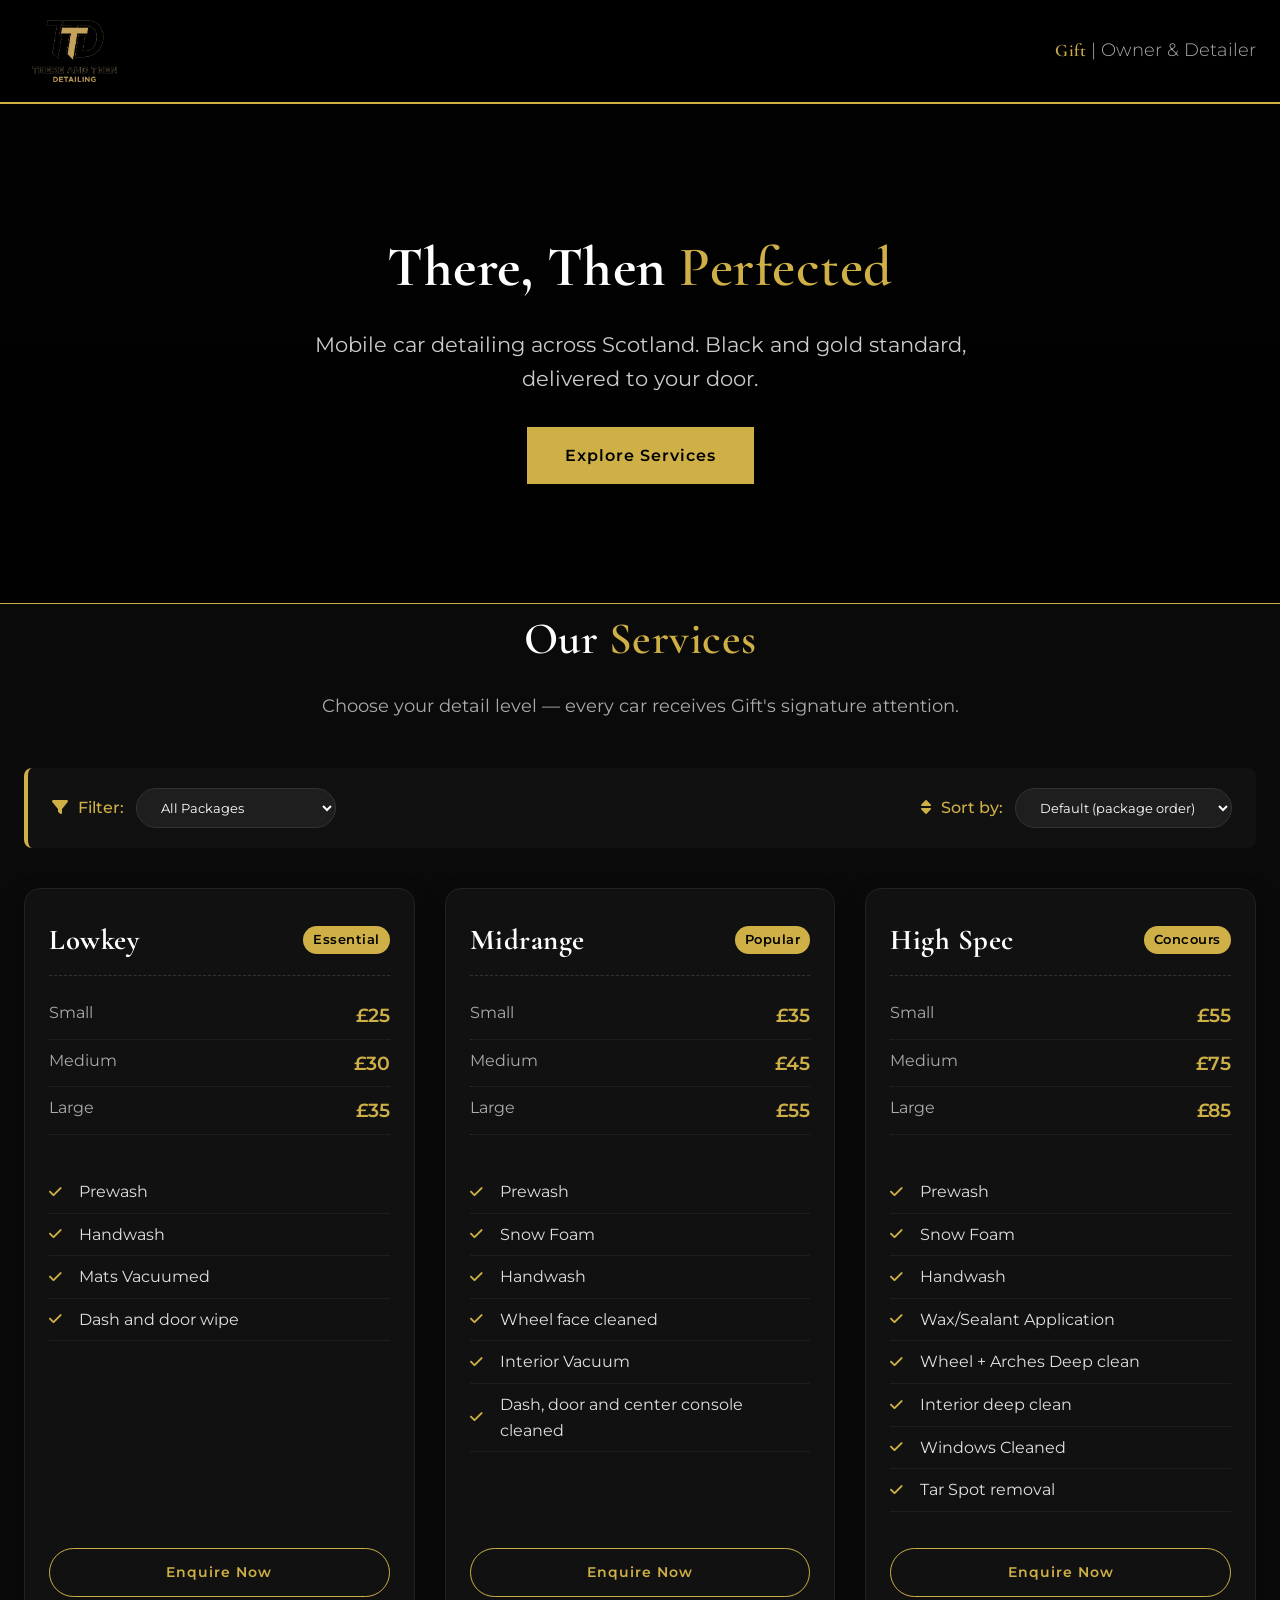
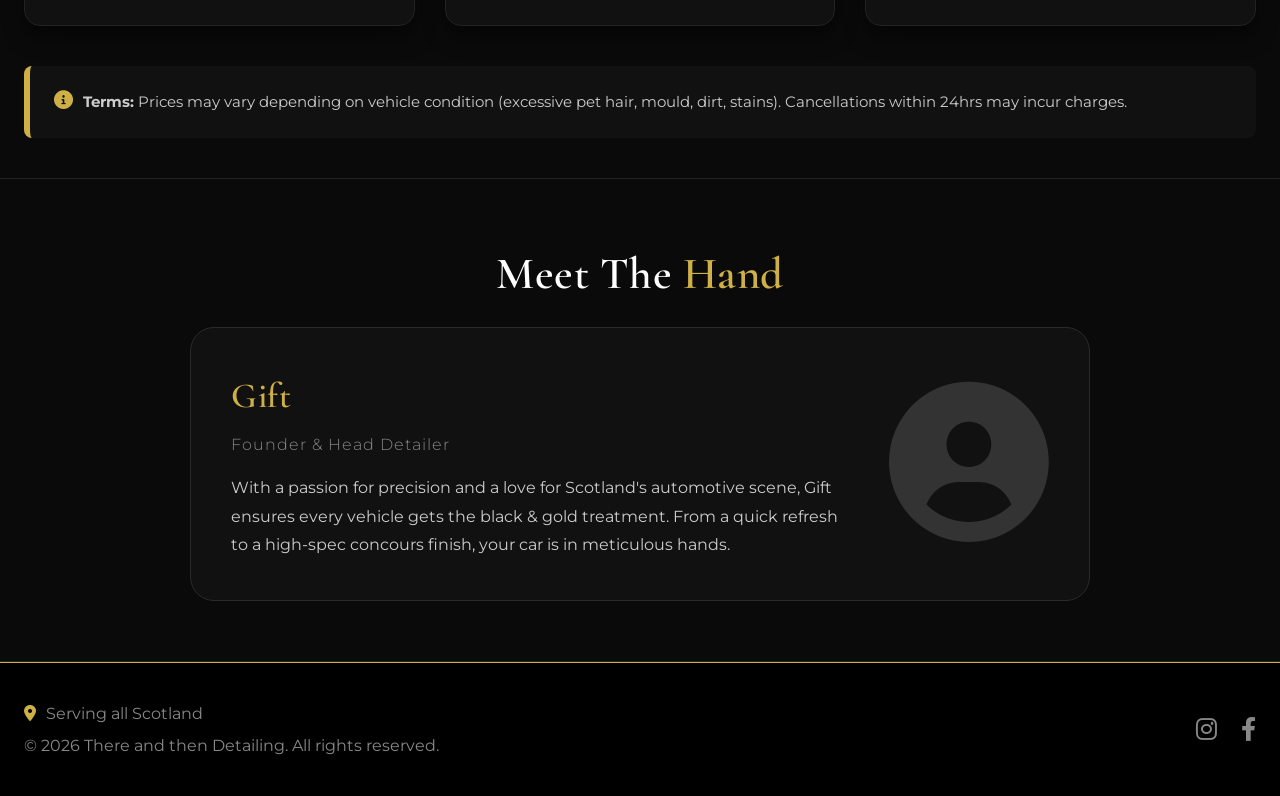
==== index.html @ f74d9212 "Changes Made to Website" ====
<!DOCTYPE html>
<html lang="en">
<head>
  <meta charset="UTF-8">
  <meta name="viewport" content="width=device-width, initial-scale=1.0, maximum-scale=5.0">
  <title>There and then Detailing | Premium Car Detailing Scotland</title>
  
  <!-- SEO Meta -->
  <meta name="description" content="There and then Detailing – Gift's premium mobile detailing service in Scotland. Lowkey to High Spec packages: snow foam, wax, deep interior. Book your valet today.">
  <meta name="keywords" content="car detailing Scotland, mobile valet, Gift, there and then detailing, paint correction, snow foam, wax, interior deep clean">
  <meta name="author" content="There and then Detailing">
  
  <!-- Open Graph -->
  <meta property="og:title" content="There and then Detailing | Scotland">
  <meta property="og:type" content="website">
  <meta property="og:description" content="Black & gold standard detailing. Gift brings high-end mobile detailing to your driveway.">
  <meta property="og:image" content="images/social-preview.jpg">
  <meta property="og:url" content="https://www.thereandthendetailing.scot">
  
  <!-- Fonts & Icons -->
  <link rel="preconnect" href="https://fonts.googleapis.com">
  <link rel="preconnect" href="https://fonts.gstatic.com" crossorigin>
  <link href="https://fonts.googleapis.com/css2?family=Cormorant+Garamond:wght@400;600;700&family=Montserrat:wght@300;400;500;600&display=swap" rel="stylesheet">
  <link rel="stylesheet" href="https://cdnjs.cloudflare.com/ajax/libs/font-awesome/6.0.0-beta3/css/all.min.css">
  
  <!-- CSS -->
  <link rel="stylesheet" href="css/styles.css">
</head>
<body>
  <!-- HEADER -->
  <header class="header">
    <div class="container header-container">
      <div class="logo-area">
        <!-- Logo image - REPLACE WITH ACTUAL PATH -->
        <img src="images/Logo_Transparent.PNG" alt="There and then Detailing Logo" class="logo-img" onerror="this.style.display='none'; this.nextElementSibling.style.display='block';">
        <div class="logo-fallback">There & Then</div>
      </div>
      <div class="owner-tag">
        <span class="gold-text">Gift</span> <span class="owner-title">| Owner & Detailer</span>
      </div>
    </div>
  </header>

  <!-- HERO SECTION (Home) -->
  <section class="hero">
    <div class="container hero-content">
      <h1 class="hero-title">There, Then <span class="gold-text">Perfected</span></h1>
      <p class="hero-subtitle">Mobile car detailing across Scotland. Black and gold standard, delivered to your door.</p>
      <a href="#services" class="btn btn-gold">Explore Services</a>
    </div>
  </section>

  <!-- SERVICES SECTION with FILTERS & SORT -->
  <section id="services" class="services">
    <div class="container">
      <h2 class="section-title">Our <span class="gold-text">Services</span></h2>
      <p class="section-subtitle">Choose your detail level — every car receives Gift's signature attention.</p>
      
      <!-- FILTER AND SORT BAR -->
      <div class="filter-sort-bar">
        <div class="filter-group">
          <label for="serviceFilter"><i class="fas fa-filter gold-icon"></i> Filter:</label>
          <select id="serviceFilter" class="filter-select">
            <option value="all">All Packages</option>
            <option value="Lowkey">Lowkey</option>
            <option value="Midrange">Midrange</option>
            <option value="High Spec">High Spec</option>
          </select>
        </div>
        
        <div class="sort-group">
          <label for="sortBy"><i class="fas fa-sort gold-icon"></i> Sort by:</label>
          <select id="sortBy" class="filter-select">
            <option value="default">Default (package order)</option>
            <option value="priceAsc">Price: Low to High</option>
            <option value="priceDesc">Price: High to Low</option>
            <option value="nameAsc">Name: A-Z</option>
          </select>
        </div>
      </div>
      
      <!-- SERVICES GRID -->
      <div id="servicesGrid" class="services-grid">
        <!-- Services will be dynamically injected via JavaScript -->
      </div>
      
      <!-- TERMS & CONDITIONS NOTE -->
      <div class="terms-note">
        <p><i class="fas fa-info-circle gold-icon"></i> <strong>Terms:</strong> Prices may vary depending on vehicle condition (excessive pet hair, mould, dirt, stains). Cancellations within 24hrs may incur charges.</p>
      </div>
    </div>
  </section>

  <!-- TEAM / OWNER SECTION -->
  <section class="team">
    <div class="container">
      <h2 class="section-title">Meet The <span class="gold-text">Hand</span></h2>
      <div class="owner-card">
        <div class="owner-info">
          <h3>Gift</h3>
          <p class="owner-role">Founder & Head Detailer</p>
          <p class="owner-bio">With a passion for precision and a love for Scotland's automotive scene, Gift ensures every vehicle gets the black & gold treatment. From a quick refresh to a high-spec concours finish, your car is in meticulous hands.</p>
        </div>
        <div class="owner-image-placeholder">
          <i class="fas fa-user-circle"></i>
          <!-- Replace with actual image if available: <img src="images/gift-portrait.jpg" alt="Gift - Detailer"> -->
        </div>
      </div>
    </div>
  </section>

  <!-- FOOTER with LOCATION -->
  <footer class="footer">
    <div class="container footer-content">
      <div class="footer-info">
        <p><i class="fas fa-map-marker-alt gold-icon"></i> Serving all Scotland</p>
        <p>&copy; 2026 There and then Detailing. All rights reserved.</p>
      </div>
      <div class="footer-social">
        <a href="#" aria-label="Instagram"><i class="fab fa-instagram"></i></a>
        <a href="#" aria-label="Facebook"><i class="fab fa-facebook-f"></i></a>
      </div>
    </div>
  </footer>

  <!-- JavaScript -->
  <script src="js/script.js"></script>
</body>
</html>
---- css/styles.css ----
/* ===== css/styles.css ===== */
/* Black & Gold Theme - High End Detailing */

* {
  margin: 0;
  padding: 0;
  box-sizing: border-box;
}

body {
  font-family: 'Montserrat', sans-serif;
  background-color: #0a0a0a; /* deep black */
  color: #e0e0e0;
  line-height: 1.6;
  scroll-behavior: smooth;
}

h1, h2, h3, h4, .gold-text {
  font-family: 'Cormorant Garamond', serif;
  font-weight: 600;
  letter-spacing: 0.5px;
}

.container {
  max-width: 1280px;
  margin: 0 auto;
  padding: 0 24px;
}

/* HEADER */
.header {
  background: #000000;
  border-bottom: 2px solid #cfb046;
  padding: 16px 0;
  position: sticky;
  top: 0;
  z-index: 100;
}

.header-container {
  display: flex;
  align-items: center;
  justify-content: space-between;
  flex-wrap: wrap;
  gap: 16px;
}

.logo-area {
  display: flex;
  align-items: center;
  gap: 16px;
}

.logo-img {
  height: 70px;
  width: auto;
  max-width: 200px;
  object-fit: contain;
  padding: 4px 8px;
  border-radius: 4px;
}

.logo-fallback {
  display: none;
  font-size: 1.8rem;
  font-weight: 700;
  color: #cfb046;
  font-family: 'Cormorant Garamond', serif;
}

.owner-tag {
  font-size: 1.1rem;
}

.owner-tag .gold-text {
  color: #cfb046;
  font-weight: 600;
}

.owner-title {
  color: #aaa;
  font-weight: 300;
}

/* HERO */
.hero {
  background: linear-gradient(rgba(0, 0, 0, 0.85), rgba(0, 0, 0, 0.9)), url('https://images.unsplash.com/photo-1607863680198-23d4b2565df6?ixlib=rb-4.0.3&auto=format&fit=crop&w=2070&q=80');
  background-size: cover;
  background-position: center 30%;
  min-height: 500px;
  display: flex;
  align-items: center;
  text-align: center;
  border-bottom: 1px solid #cfb046;
}

.hero-content {
  max-width: 800px;
  background-image: url("images/Photo%2025-01-2026%2C%2010%2013%2051.jpg");
}

.hero-title {
  font-size: 3.5rem;
  font-weight: 700;
  margin-bottom: 16px;
  color: #fff;
}

.hero-subtitle {
  font-size: 1.3rem;
  margin-bottom: 32px;
  color: #ccc;
}

.btn {
  display: inline-block;
  padding: 14px 36px;
  text-decoration: none;
  font-weight: 600;
  letter-spacing: 1px;
  transition: all 0.3s ease;
  border: 2px solid transparent;
}

.btn-gold {
  background: #cfb046;
  color: #000;
  border-color: #cfb046;
}

.btn-gold:hover {
  background: transparent;
  color: #cfb046;
}

/* SECTION TITLES */
.section-title {
  font-size: 2.8rem;
  text-align: center;
  margin-bottom: 16px;
  color: #fff;
}

.section-subtitle {
  text-align: center;
  color: #aaa;
  margin-bottom: 48px;
  font-size: 1.1rem;
}

.gold-text {
  color: #cfb046;
}

.gold-icon {
  color: #cfb046;
  margin-right: 6px;
}

/* FILTER BAR */
.filter-sort-bar {
  display: flex;
  flex-wrap: wrap;
  justify-content: space-between;
  align-items: center;
  background: #111;
  padding: 20px 24px;
  border-radius: 8px;
  margin-bottom: 40px;
  border-left: 4px solid #cfb046;
  gap: 20px;
}

.filter-group, .sort-group {
  display: flex;
  align-items: center;
  gap: 12px;
  flex-wrap: wrap;
}

.filter-group label, .sort-group label {
  font-weight: 500;
  color: #cfb046;
}

.filter-select {
  background: #1e1e1e;
  border: 1px solid #333;
  color: #fff;
  padding: 10px 20px;
  border-radius: 40px;
  font-family: 'Montserrat', sans-serif;
  cursor: pointer;
  outline: none;
  min-width: 200px;
}

.filter-select:hover {
  border-color: #cfb046;
}

/* SERVICES GRID */
.services-grid {
  display: grid;
  grid-template-columns: repeat(auto-fill, minmax(320px, 1fr));
  gap: 30px;
  margin-bottom: 40px;
}

.service-card {
  background: #111;
  border: 1px solid #222;
  border-radius: 16px;
  padding: 28px 24px;
  transition: transform 0.3s ease, border-color 0.3s ease;
  box-shadow: 0 10px 20px rgba(0,0,0,0.5);
  display: flex;
  flex-direction: column;
}

.service-card:hover {
  transform: translateY(-5px);
  border-color: #cfb046;
}

.service-header {
  display: flex;
  justify-content: space-between;
  align-items: center;
  margin-bottom: 16px;
  padding-bottom: 12px;
  border-bottom: 1px dashed #333;
}

.service-name {
  font-size: 1.8rem;
  font-weight: 700;
  color: #fff;
}

.service-badge {
  background: #cfb046;
  color: #000;
  padding: 4px 10px;
  border-radius: 40px;
  font-size: 0.8rem;
  font-weight: 600;
  letter-spacing: 0.5px;
}

.service-price {
  margin-bottom: 20px;
}

.price-row {
  display: flex;
  justify-content: space-between;
  padding: 8px 0;
  border-bottom: 1px dotted #2a2a2a;
}

.price-label {
  color: #aaa;
  font-weight: 400;
}

.price-value {
  color: #cfb046;
  font-weight: 600;
  font-size: 1.2rem;
}

.service-features {
  list-style: none;
  margin: 16px 0 20px;
  flex-grow: 1;
}

.service-features li {
  padding: 8px 0;
  border-bottom: 1px solid #1e1e1e;
  display: flex;
  align-items: center;
  gap: 10px;
}

.service-features li i {
  color: #cfb046;
  font-size: 0.9rem;
  width: 20px;
}

.service-card .btn {
  margin-top: 16px;
  text-align: center;
  background: transparent;
  border: 1px solid #cfb046;
  color: #cfb046;
  padding: 12px;
  border-radius: 40px;
  font-size: 0.9rem;
}

.service-card .btn:hover {
  background: #cfb046;
  color: #000;
}

/* TERMS NOTE */
.terms-note {
  background: #111;
  padding: 24px;
  border-radius: 8px;
  margin: 40px 0;
  border-left: 6px solid #cfb046;
  font-size: 0.95rem;
  color: #ccc;
}

.terms-note i {
  font-size: 1.2rem;
}

/* TEAM SECTION */
.team {
  background: #0a0a0a;
  padding: 60px 0;
  border-top: 1px solid #222;
  border-bottom: 1px solid #222;
}

.owner-card {
  display: flex;
  align-items: center;
  gap: 50px;
  background: #111;
  border-radius: 24px;
  padding: 40px;
  max-width: 900px;
  margin: 0 auto;
  border: 1px solid #2a2a2a;
}

.owner-info h3 {
  font-size: 2.2rem;
  color: #cfb046;
  margin-bottom: 8px;
}

.owner-role {
  color: #888;
  margin-bottom: 16px;
  font-weight: 300;
  letter-spacing: 1px;
}

.owner-bio {
  color: #ccc;
  line-height: 1.8;
}

.owner-image-placeholder {
  font-size: 160px;
  color: #2a2a2a;
  line-height: 1;
}

.owner-image-placeholder i {
  color: #333;
}

/* FOOTER */
.footer {
  background: #000;
  padding: 32px 0;
  border-top: 1px solid #cfb046;
}

.footer-content {
  display: flex;
  justify-content: space-between;
  align-items: center;
  flex-wrap: wrap;
  gap: 24px;
}

.footer-info p {
  color: #888;
  margin: 6px 0;
}

.footer-social {
  display: flex;
  gap: 24px;
}

.footer-social a {
  color: #888;
  font-size: 1.5rem;
  transition: color 0.3s ease;
}

.footer-social a:hover {
  color: #cfb046;
}

/* RESPONSIVE */
@media (max-width: 768px) {
  .hero-title {
    font-size: 2.5rem;
  }
  
  .section-title {
    font-size: 2.2rem;
  }
  
  .filter-sort-bar {
    flex-direction: column;
    align-items: stretch;
  }
  
  .filter-group, .sort-group {
    justify-content: space-between;
  }
  
  .filter-select {
    width: 100%;
  }
  
  .owner-card {
    flex-direction: column;
    text-align: center;
    padding: 30px 20px;
    gap: 20px;
  }
  
  .owner-image-placeholder {
    font-size: 120px;
  }
  
  .services-grid {
    grid-template-columns: 1fr;
  }
}

@media (max-width: 480px) {
  .header-container {
    flex-direction: column;
    text-align: center;
  }
  
  .hero-title {
    font-size: 2rem;
  }
  
  .price-row {
    flex-direction: column;
    gap: 4px;
  }
}
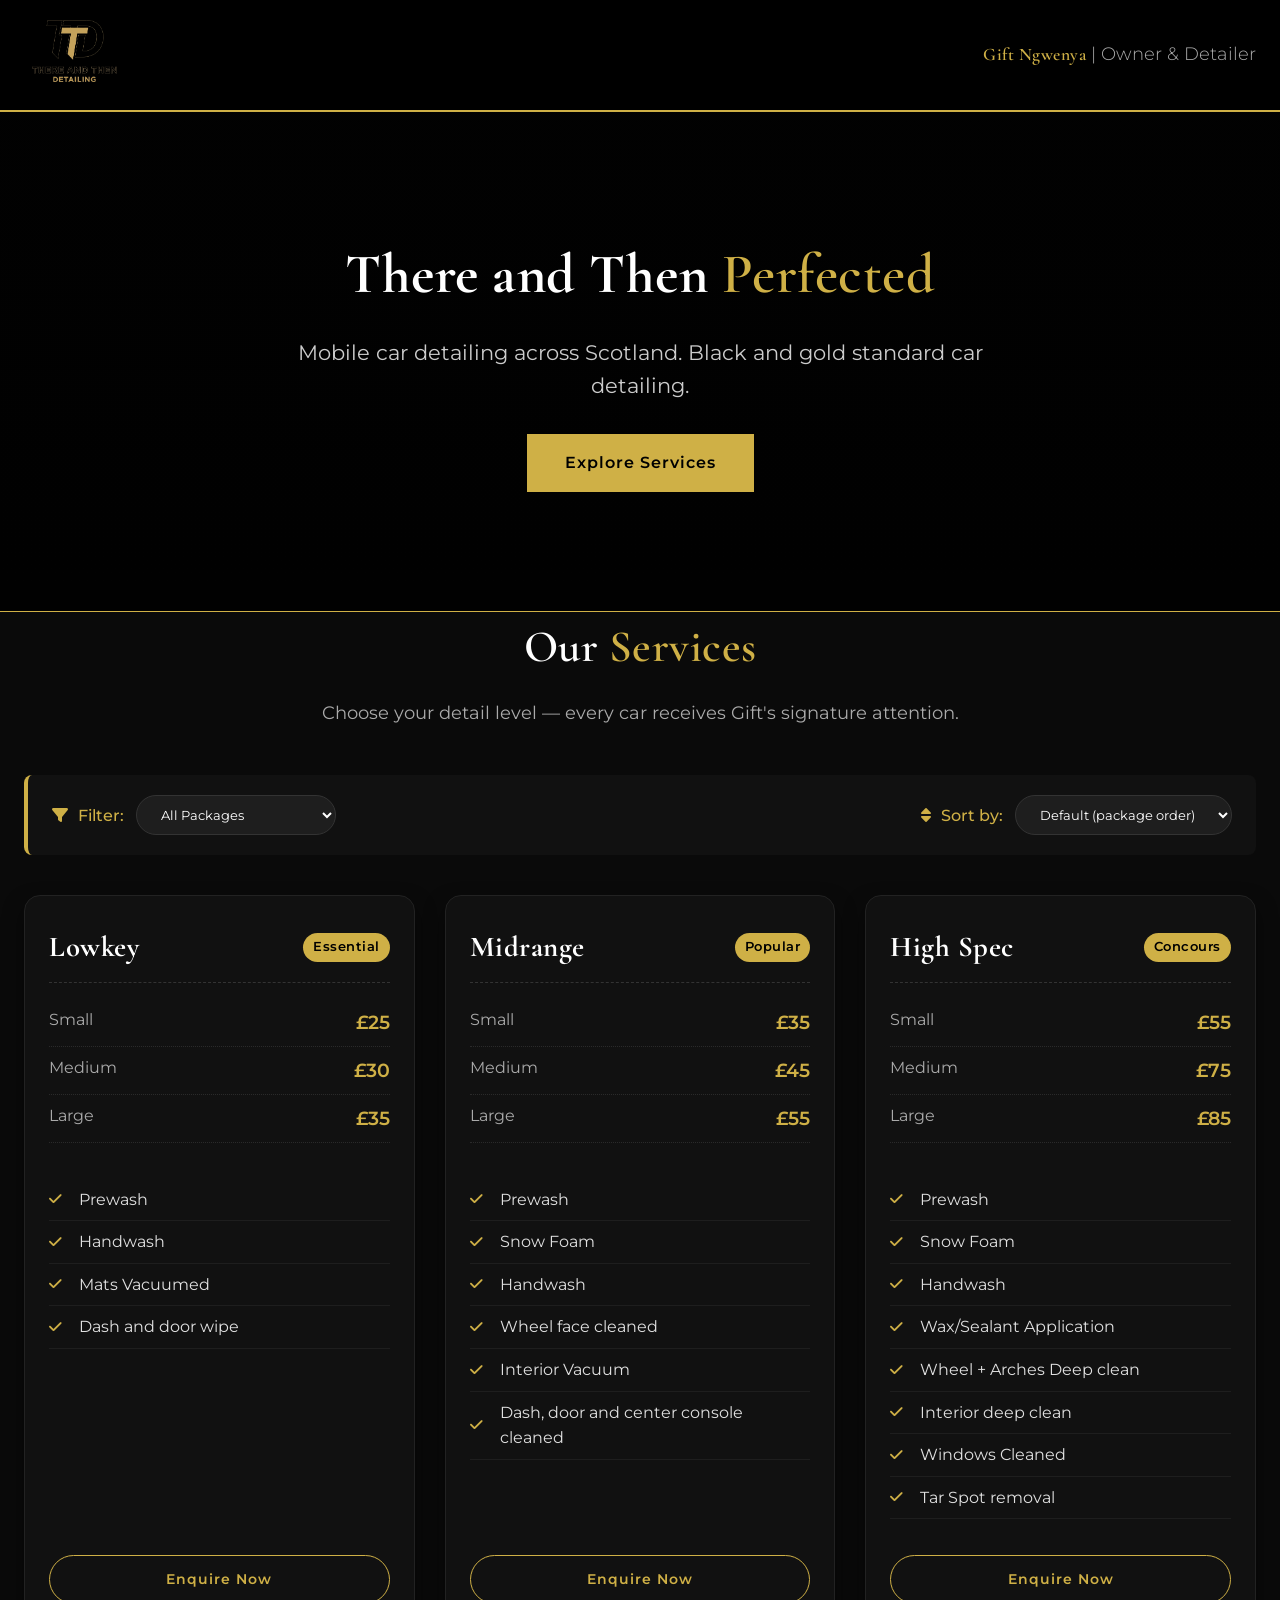
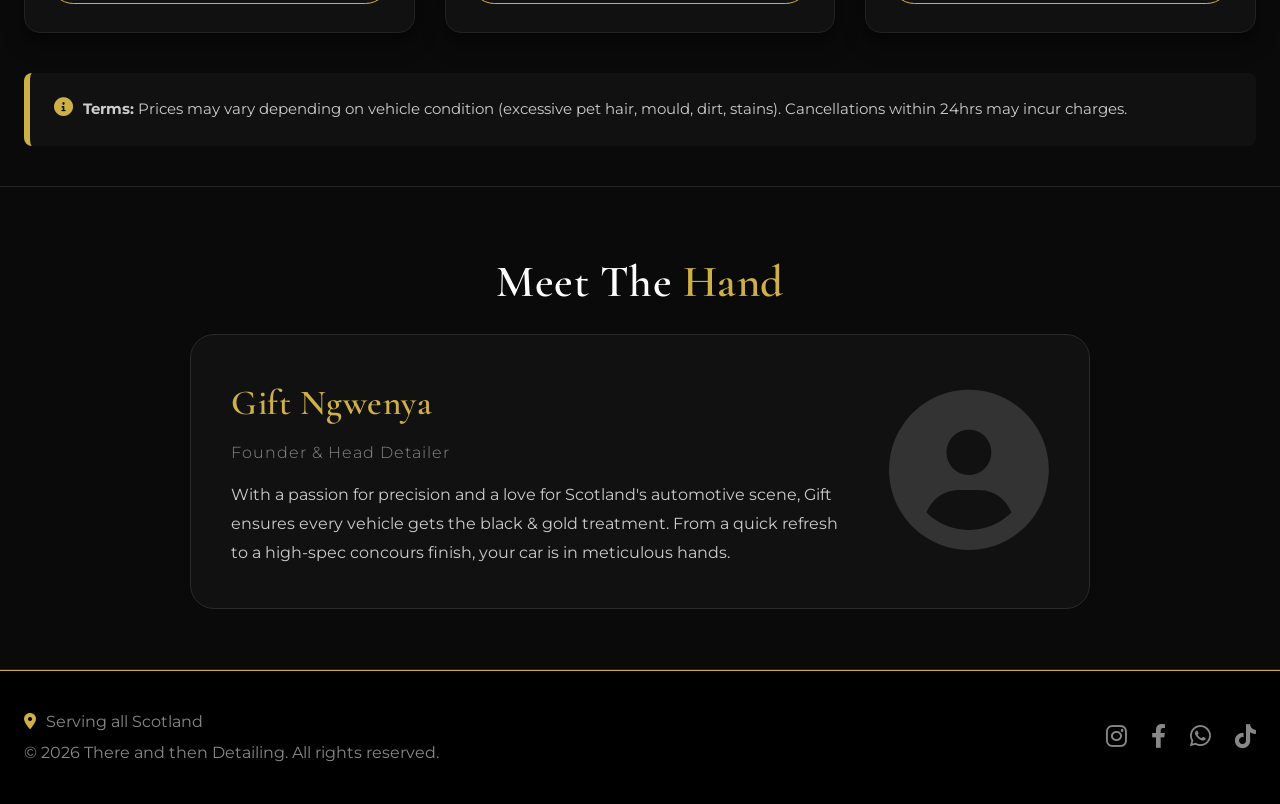
==== commit 6d14e2c1: "Refinements" ====
--- a/index.html
+++ b/index.html
@@ -4,6 +4,7 @@
   <meta charset="UTF-8">
   <meta name="viewport" content="width=device-width, initial-scale=1.0, maximum-scale=5.0">
   <title>There and then Detailing | Premium Car Detailing Scotland</title>
+  <link rel="icon" type="image/png" href="images/favicon_512.png">
   
   <!-- SEO Meta -->
   <meta name="description" content="There and then Detailing – Gift's premium mobile detailing service in Scotland. Lowkey to High Spec packages: snow foam, wax, deep interior. Book your valet today.">
@@ -32,11 +33,11 @@
     <div class="container header-container">
       <div class="logo-area">
         <!-- Logo image - REPLACE WITH ACTUAL PATH -->
-        <img src="images/Logo_Transparent.PNG" alt="There and then Detailing Logo" class="logo-img" onerror="this.style.display='none'; this.nextElementSibling.style.display='block';">
+        <a href="index.html"><img src="images/Logo_Transparent.PNG" alt="There and then Detailing Logo" class="logo-img" onerror="this.style.display='none'; this.nextElementSibling.style.display='block';"></a>
         <div class="logo-fallback">There & Then</div>
       </div>
       <div class="owner-tag">
-        <span class="gold-text">Gift</span> <span class="owner-title">| Owner & Detailer</span>
+        <span class="gold-text">Gift Ngwenya</span> <span class="owner-title">| Owner & Detailer</span>
       </div>
     </div>
   </header>
@@ -44,8 +45,8 @@
   <!-- HERO SECTION (Home) -->
   <section class="hero">
     <div class="container hero-content">
-      <h1 class="hero-title">There, Then <span class="gold-text">Perfected</span></h1>
-      <p class="hero-subtitle">Mobile car detailing across Scotland. Black and gold standard, delivered to your door.</p>
+      <h1 class="hero-title">There and Then <span class="gold-text">Perfected</span></h1>
+      <p class="hero-subtitle">Mobile car detailing across Scotland. Black and gold standard car detailing.</p>
       <a href="#services" class="btn btn-gold">Explore Services</a>
     </div>
   </section>
@@ -97,7 +98,7 @@
       <h2 class="section-title">Meet The <span class="gold-text">Hand</span></h2>
       <div class="owner-card">
         <div class="owner-info">
-          <h3>Gift</h3>
+          <h3>Gift Ngwenya</h3>
           <p class="owner-role">Founder & Head Detailer</p>
           <p class="owner-bio">With a passion for precision and a love for Scotland's automotive scene, Gift ensures every vehicle gets the black & gold treatment. From a quick refresh to a high-spec concours finish, your car is in meticulous hands.</p>
         </div>
@@ -117,8 +118,15 @@
         <p>&copy; 2026 There and then Detailing. All rights reserved.</p>
       </div>
       <div class="footer-social">
-        <a href="#" aria-label="Instagram"><i class="fab fa-instagram"></i></a>
-        <a href="#" aria-label="Facebook"><i class="fab fa-facebook-f"></i></a>
+        <a href="https://www.instagram.com/thereandthendetailing/" aria-label="Instagram"><i class="fab fa-instagram"></i></a>
+        <a href="https://www.facebook.com/ThereAndThenDetailing" aria-label="Facebook"><i class="fab fa-facebook-f"></i></a>
+        <a href="https://wa.me/message/XXR4GZSARVKXA1" target="_blank" aria-label="WhatsApp">
+        <i class="fab fa-whatsapp"></i>
+        </a>
+
+        <a href="https://www.tiktok.com/@thereandthendetailing" target="_blank" aria-label="TikTok">
+        <i class="fab fa-tiktok"></i>
+</a>
       </div>
     </div>
   </footer>
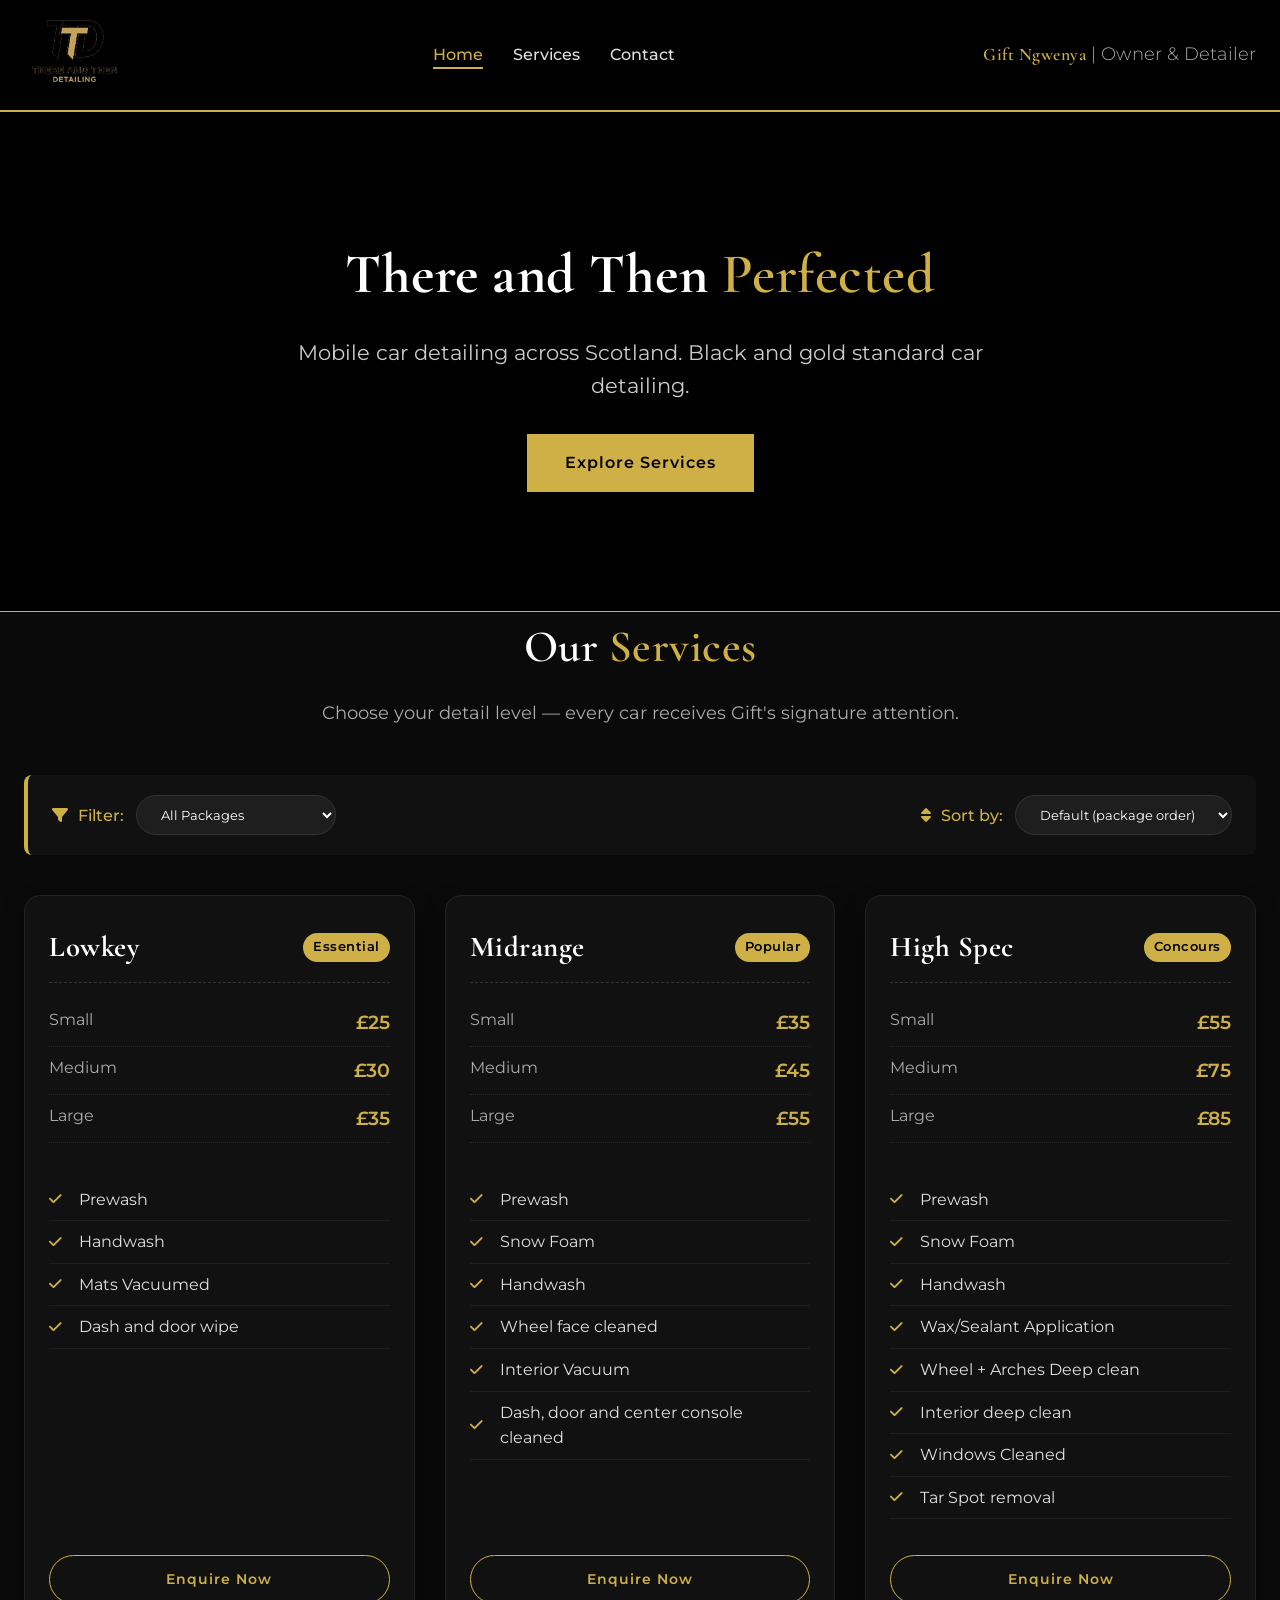
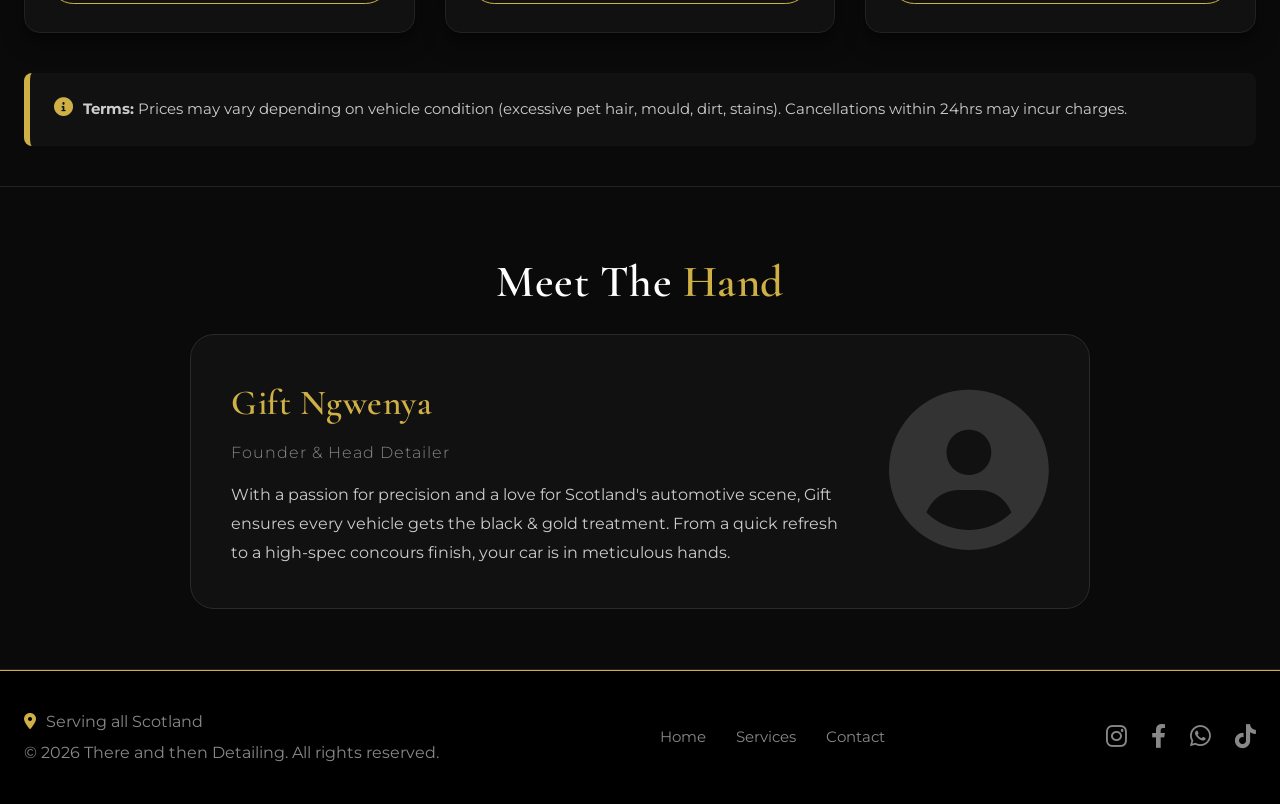
==== commit ac6754fb: "included contact page" ====
--- a/index.html
+++ b/index.html
@@ -36,6 +36,16 @@
         <a href="index.html"><img src="images/Logo_Transparent.PNG" alt="There and then Detailing Logo" class="logo-img" onerror="this.style.display='none'; this.nextElementSibling.style.display='block';"></a>
         <div class="logo-fallback">There & Then</div>
       </div>
+      
+      <!-- NAVIGATION BAR - ADDED -->
+      <nav class="main-nav">
+        <ul class="nav-links">
+          <li><a href="index.html" class="active">Home</a></li>
+          <li><a href="index.html#services">Services</a></li>
+          <li><a href="contact.html">Contact</a></li>
+        </ul>
+      </nav>
+      
       <div class="owner-tag">
         <span class="gold-text">Gift Ngwenya</span> <span class="owner-title">| Owner & Detailer</span>
       </div>
@@ -117,16 +127,23 @@
         <p><i class="fas fa-map-marker-alt gold-icon"></i> Serving all Scotland</p>
         <p>&copy; 2026 There and then Detailing. All rights reserved.</p>
       </div>
+      
+      <!-- FOOTER NAVIGATION - ADDED -->
+      <div class="footer-nav">
+        <a href="index.html">Home</a>
+        <a href="index.html#services">Services</a>
+        <a href="contact.html">Contact</a>
+      </div>
+      
       <div class="footer-social">
         <a href="https://www.instagram.com/thereandthendetailing/" aria-label="Instagram"><i class="fab fa-instagram"></i></a>
         <a href="https://www.facebook.com/ThereAndThenDetailing" aria-label="Facebook"><i class="fab fa-facebook-f"></i></a>
         <a href="https://wa.me/message/XXR4GZSARVKXA1" target="_blank" aria-label="WhatsApp">
         <i class="fab fa-whatsapp"></i>
         </a>
-
         <a href="https://www.tiktok.com/@thereandthendetailing" target="_blank" aria-label="TikTok">
         <i class="fab fa-tiktok"></i>
-</a>
+        </a>
       </div>
     </div>
   </footer>
--- a/css/styles.css
+++ b/css/styles.css
@@ -68,6 +68,41 @@
   font-family: 'Cormorant Garamond', serif;
 }
 
+/* Navigation Styles - Integrated */
+.main-nav {
+  margin: 0 20px;
+}
+
+.nav-links {
+  display: flex;
+  list-style: none;
+  gap: 30px;
+}
+
+.nav-links a {
+  color: #e0e0e0;
+  text-decoration: none;
+  font-weight: 500;
+  transition: color 0.3s ease;
+  position: relative;
+  font-size: 1rem;
+}
+
+.nav-links a:hover,
+.nav-links a.active {
+  color: #cfb046;
+}
+
+.nav-links a.active::after {
+  content: '';
+  position: absolute;
+  bottom: -5px;
+  left: 0;
+  width: 100%;
+  height: 2px;
+  background: #cfb046;
+}
+
 .owner-tag {
   font-size: 1.1rem;
 }
@@ -96,7 +131,7 @@
 
 .hero-content {
   max-width: 800px;
-  background-image: url("images/Photo%2025-01-2026%2C%2010%2013%2051.jpg");
+  margin: 0 auto;
 }
 
 .hero-title {
@@ -389,6 +424,23 @@
   margin: 6px 0;
 }
 
+/* Footer Navigation */
+.footer-nav {
+  display: flex;
+  gap: 30px;
+}
+
+.footer-nav a {
+  color: #888;
+  text-decoration: none;
+  transition: color 0.3s ease;
+  font-size: 0.95rem;
+}
+
+.footer-nav a:hover {
+  color: #cfb046;
+}
+
 .footer-social {
   display: flex;
   gap: 24px;
@@ -404,10 +456,37 @@
   color: #cfb046;
 }
 
-/* RESPONSIVE */
+/* ===== RESPONSIVE STYLES ===== */
+/* Large Tablets */
+@media (max-width: 992px) {
+  .header-container {
+    justify-content: center;
+  }
+  
+  .main-nav {
+    order: 3;
+    width: 100%;
+    margin: 10px 0 0;
+  }
+  
+  .nav-links {
+    justify-content: center;
+    flex-wrap: wrap;
+  }
+  
+  .owner-tag {
+    margin-left: auto;
+  }
+}
+
+/* Tablets */
 @media (max-width: 768px) {
   .hero-title {
     font-size: 2.5rem;
+  }
+  
+  .hero-subtitle {
+    font-size: 1.1rem;
   }
   
   .section-title {
@@ -441,20 +520,174 @@
   .services-grid {
     grid-template-columns: 1fr;
   }
-}
-
+  
+  .footer-content {
+    flex-direction: column;
+    text-align: center;
+    gap: 20px;
+  }
+  
+  .footer-nav {
+    justify-content: center;
+  }
+  
+  .footer-social {
+    justify-content: center;
+  }
+}
+
+/* Mobile Phones */
 @media (max-width: 480px) {
   .header-container {
     flex-direction: column;
     text-align: center;
   }
   
+  .logo-area {
+    justify-content: center;
+  }
+  
+  .logo-img {
+    height: 60px;
+  }
+  
+  .main-nav {
+    margin: 10px 0;
+  }
+  
+  .nav-links {
+    gap: 15px;
+  }
+  
+  .nav-links a {
+    font-size: 0.9rem;
+  }
+  
+  .owner-tag {
+    font-size: 1rem;
+  }
+  
+  .hero {
+    min-height: 400px;
+  }
+  
   .hero-title {
     font-size: 2rem;
+  }
+  
+  .hero-subtitle {
+    font-size: 1rem;
+    margin-bottom: 24px;
+  }
+  
+  .btn {
+    padding: 12px 28px;
+    font-size: 0.9rem;
+  }
+  
+  .section-title {
+    font-size: 1.8rem;
+  }
+  
+  .section-subtitle {
+    font-size: 1rem;
+    margin-bottom: 30px;
+  }
+  
+  .filter-sort-bar {
+    padding: 15px;
+  }
+  
+  .filter-group, .sort-group {
+    flex-direction: column;
+    align-items: flex-start;
+    width: 100%;
+  }
+  
+  .filter-group label, .sort-group label {
+    margin-bottom: 5px;
+  }
+  
+  .service-card {
+    padding: 20px 16px;
+  }
+  
+  .service-name {
+    font-size: 1.5rem;
   }
   
   .price-row {
     flex-direction: column;
     gap: 4px;
   }
+  
+  .price-label {
+    font-size: 0.9rem;
+  }
+  
+  .price-value {
+    font-size: 1.1rem;
+  }
+  
+  .service-features li {
+    font-size: 0.9rem;
+  }
+  
+  .terms-note {
+    padding: 18px;
+    font-size: 0.85rem;
+  }
+  
+  .owner-info h3 {
+    font-size: 1.8rem;
+  }
+  
+  .owner-role {
+    font-size: 0.9rem;
+  }
+  
+  .owner-bio {
+    font-size: 0.9rem;
+  }
+  
+  .footer-nav {
+    flex-wrap: wrap;
+    gap: 20px;
+  }
+  
+  .footer-nav a {
+    font-size: 0.9rem;
+  }
+  
+  .footer-social {
+    gap: 20px;
+  }
+  
+  .footer-social a {
+    font-size: 1.3rem;
+  }
+}
+
+/* Small Mobile Phones */
+@media (max-width: 360px) {
+  .nav-links {
+    gap: 10px;
+  }
+  
+  .nav-links a {
+    font-size: 0.8rem;
+  }
+  
+  .hero-title {
+    font-size: 1.8rem;
+  }
+  
+  .service-name {
+    font-size: 1.3rem;
+  }
+  
+  .service-badge {
+    font-size: 0.7rem;
+    padding: 3px 8px;
+  }
 }
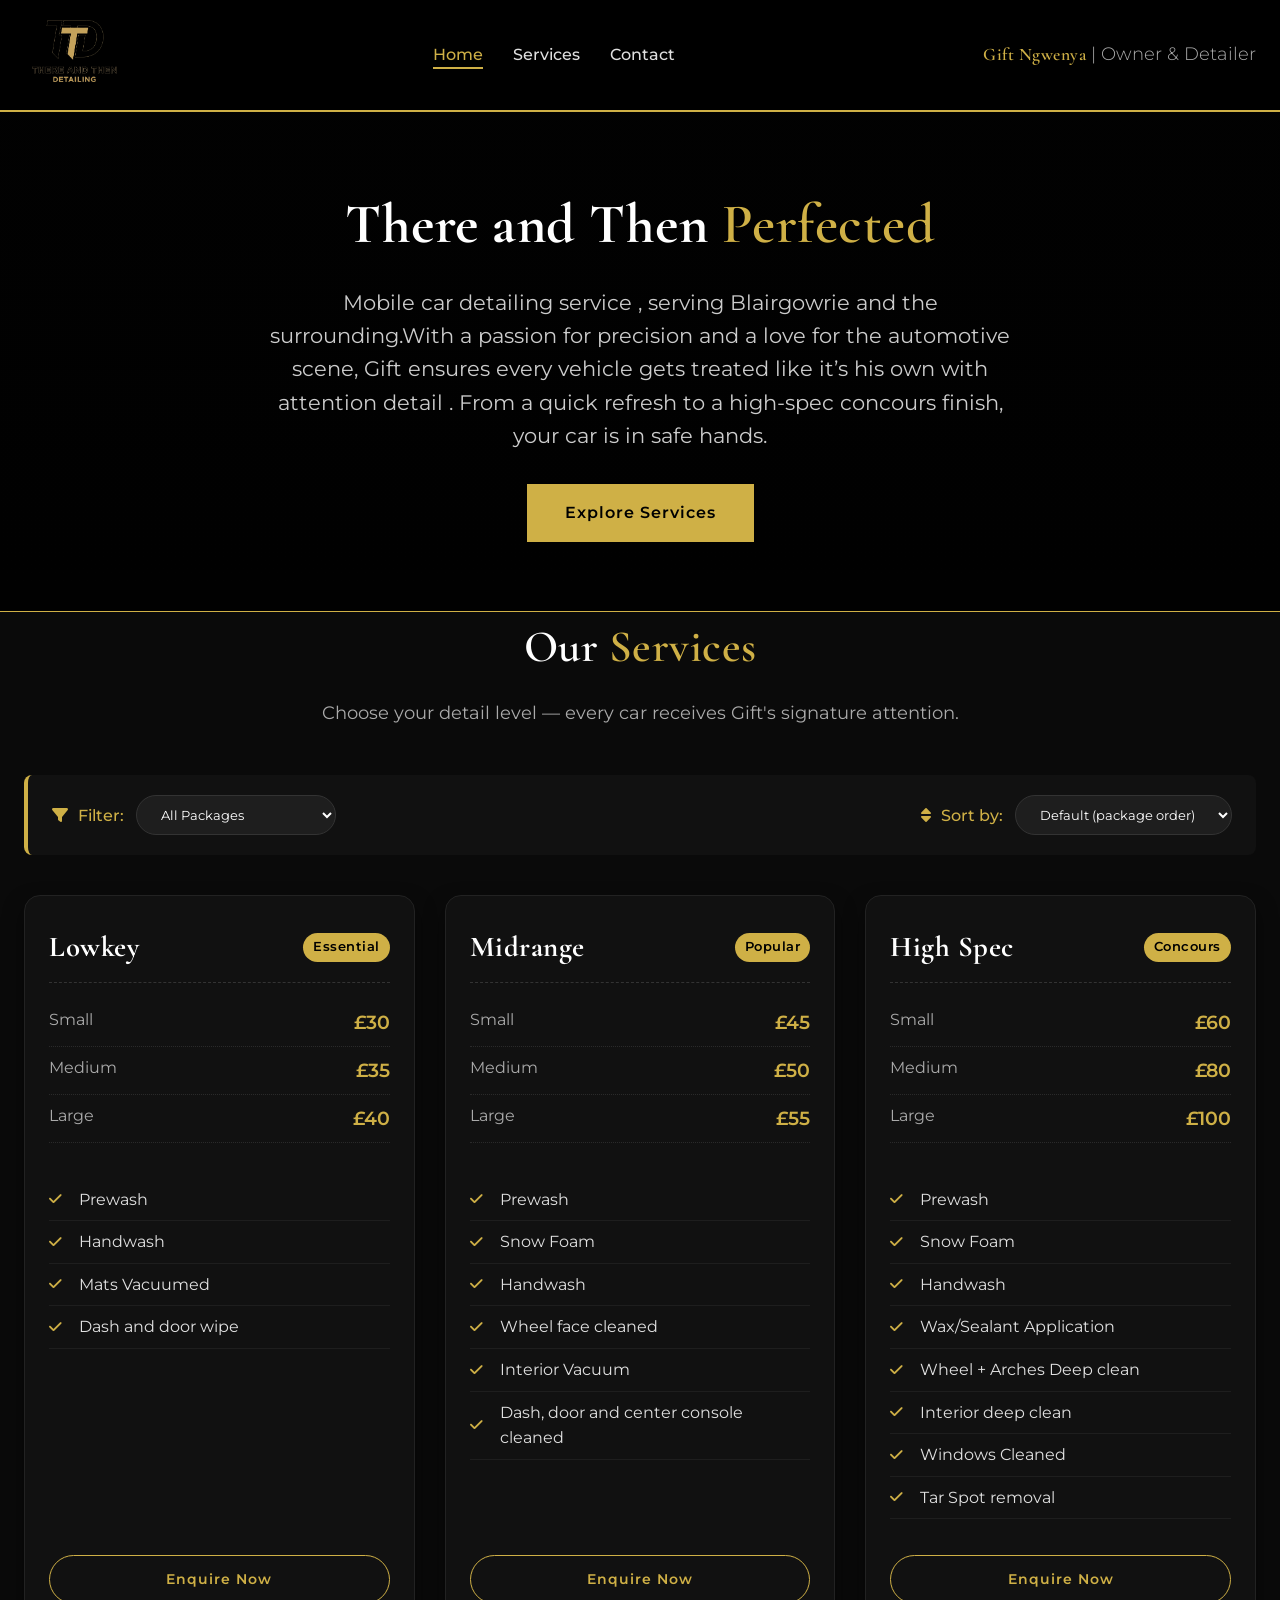
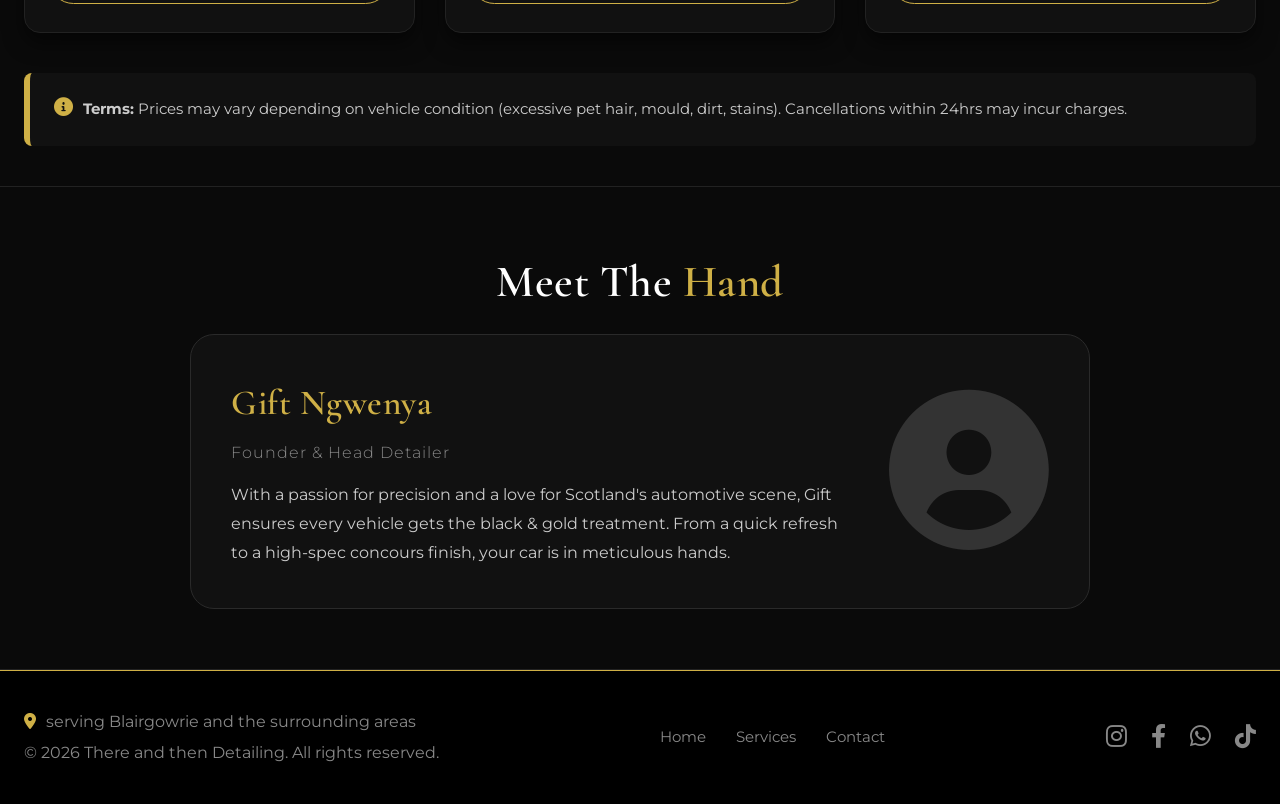
==== commit 4ed97df7: "-Made updates based on client request" ====
--- a/index.html
+++ b/index.html
@@ -56,7 +56,7 @@
   <section class="hero">
     <div class="container hero-content">
       <h1 class="hero-title">There and Then <span class="gold-text">Perfected</span></h1>
-      <p class="hero-subtitle">Mobile car detailing across Scotland. Black and gold standard car detailing.</p>
+      <p class="hero-subtitle">Mobile car detailing service , serving Blairgowrie and the surrounding.With a passion for precision and a love for the automotive scene, Gift ensures every vehicle gets treated like it’s his own with attention detail . From a quick refresh to a high-spec concours finish, your car is in safe  hands.</p>
       <a href="#services" class="btn btn-gold">Explore Services</a>
     </div>
   </section>
@@ -124,7 +124,7 @@
   <footer class="footer">
     <div class="container footer-content">
       <div class="footer-info">
-        <p><i class="fas fa-map-marker-alt gold-icon"></i> Serving all Scotland</p>
+        <p><i class="fas fa-map-marker-alt gold-icon"></i> serving Blairgowrie and the surrounding areas</p>
         <p>&copy; 2026 There and then Detailing. All rights reserved.</p>
       </div>
       
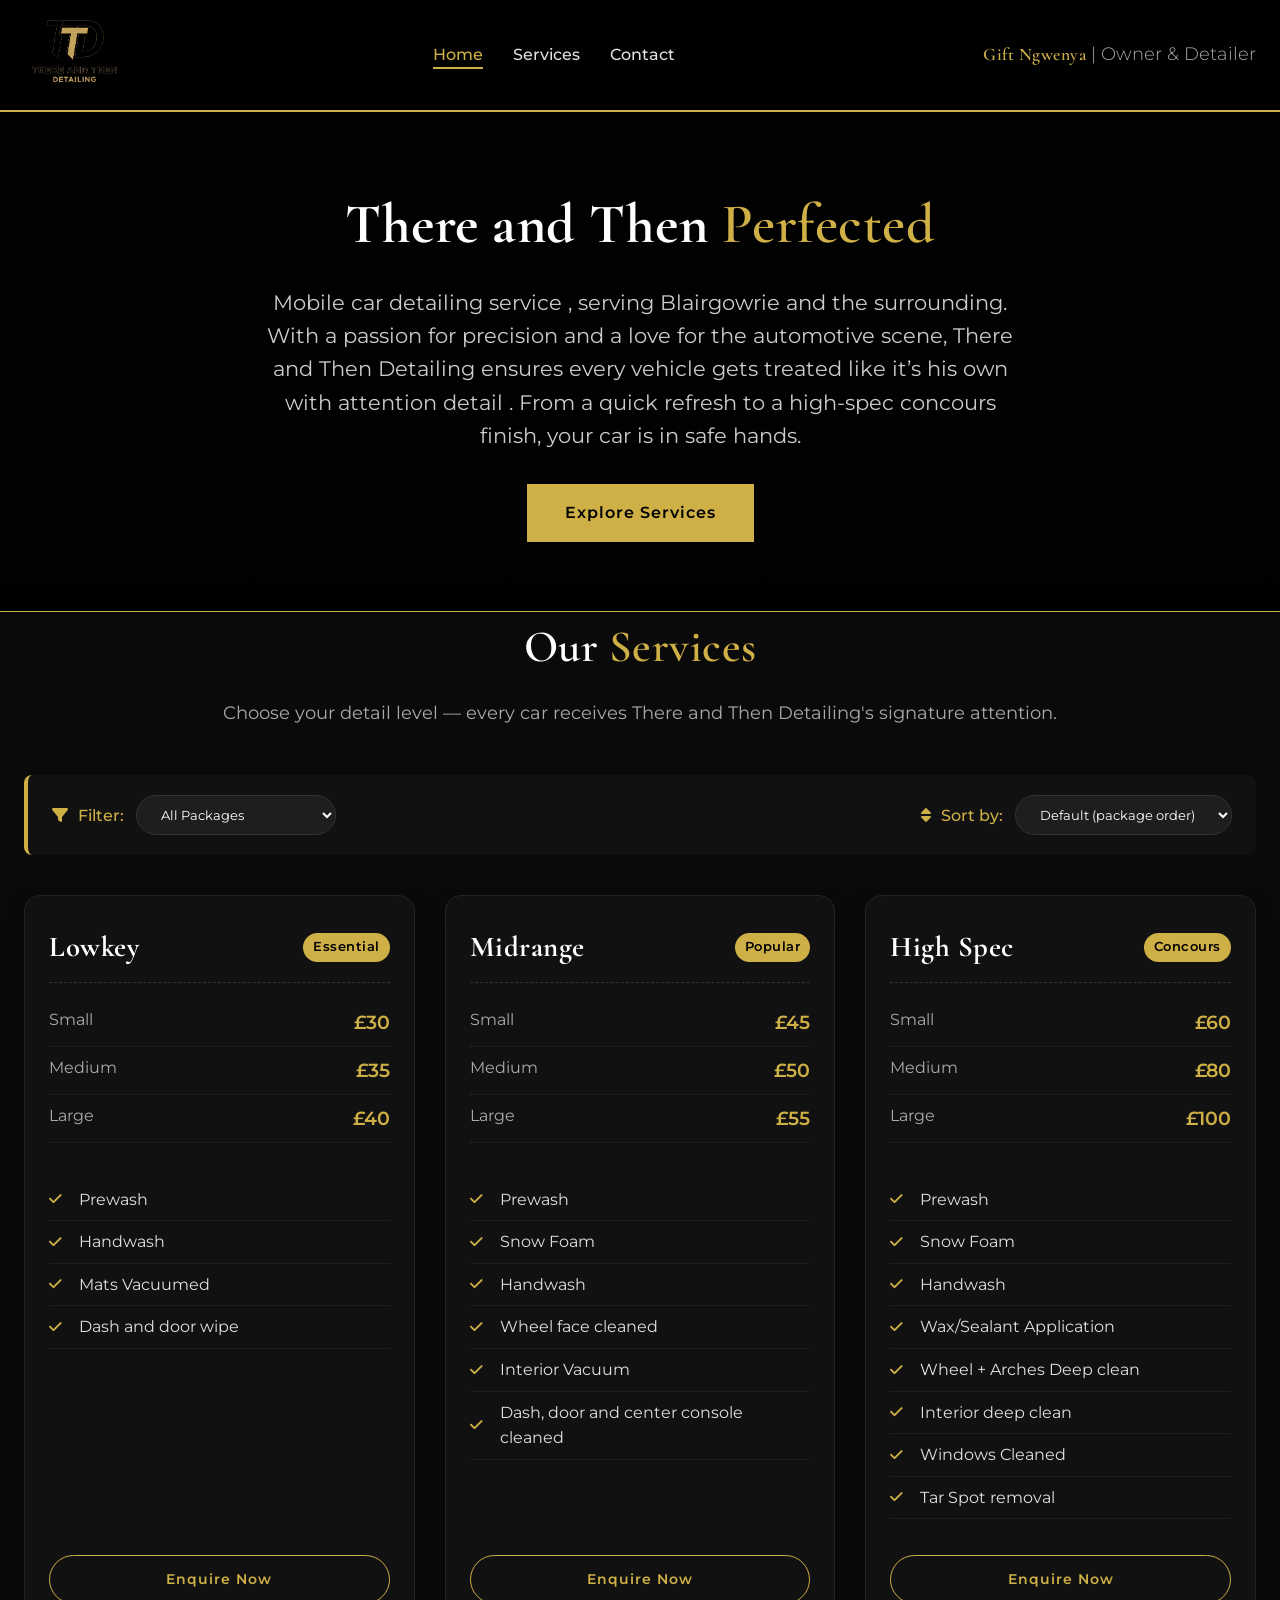
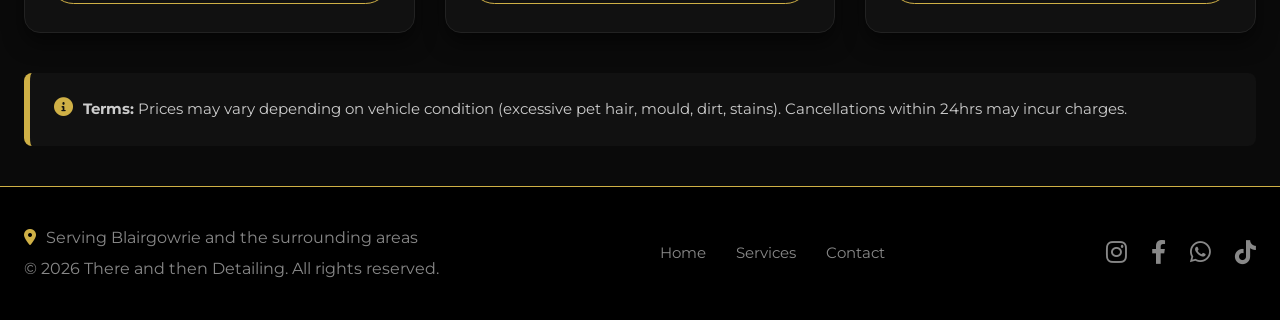
==== commit adbccd50: "- further changes made" ====
--- a/index.html
+++ b/index.html
@@ -56,7 +56,7 @@
   <section class="hero">
     <div class="container hero-content">
       <h1 class="hero-title">There and Then <span class="gold-text">Perfected</span></h1>
-      <p class="hero-subtitle">Mobile car detailing service , serving Blairgowrie and the surrounding.With a passion for precision and a love for the automotive scene, Gift ensures every vehicle gets treated like it’s his own with attention detail . From a quick refresh to a high-spec concours finish, your car is in safe  hands.</p>
+      <p class="hero-subtitle">Mobile car detailing service , serving Blairgowrie and the surrounding. With a passion for precision and a love for the automotive scene, There and Then Detailing ensures every vehicle gets treated like it’s his own with attention detail . From a quick refresh to a high-spec concours finish, your car is in safe  hands.</p>
       <a href="#services" class="btn btn-gold">Explore Services</a>
     </div>
   </section>
@@ -65,7 +65,7 @@
   <section id="services" class="services">
     <div class="container">
       <h2 class="section-title">Our <span class="gold-text">Services</span></h2>
-      <p class="section-subtitle">Choose your detail level — every car receives Gift's signature attention.</p>
+      <p class="section-subtitle">Choose your detail level — every car receives There and Then Detailing's signature attention.</p>
       
       <!-- FILTER AND SORT BAR -->
       <div class="filter-sort-bar">
@@ -103,28 +103,28 @@
   </section>
 
   <!-- TEAM / OWNER SECTION -->
-  <section class="team">
+  <!--<section class="team">
     <div class="container">
       <h2 class="section-title">Meet The <span class="gold-text">Hand</span></h2>
       <div class="owner-card">
         <div class="owner-info">
-          <h3>Gift Ngwenya</h3>
+           <h3>Gift Ngwenya</h3>
           <p class="owner-role">Founder & Head Detailer</p>
           <p class="owner-bio">With a passion for precision and a love for Scotland's automotive scene, Gift ensures every vehicle gets the black & gold treatment. From a quick refresh to a high-spec concours finish, your car is in meticulous hands.</p>
-        </div>
+        </div> 
         <div class="owner-image-placeholder">
           <i class="fas fa-user-circle"></i>
           <!-- Replace with actual image if available: <img src="images/gift-portrait.jpg" alt="Gift - Detailer"> -->
-        </div>
+        <!-- </div>
       </div>
     </div>
-  </section>
+  </section> -->
 
   <!-- FOOTER with LOCATION -->
   <footer class="footer">
     <div class="container footer-content">
       <div class="footer-info">
-        <p><i class="fas fa-map-marker-alt gold-icon"></i> serving Blairgowrie and the surrounding areas</p>
+        <p><i class="fas fa-map-marker-alt gold-icon"></i> Serving Blairgowrie and the surrounding areas</p>
         <p>&copy; 2026 There and then Detailing. All rights reserved.</p>
       </div>
       
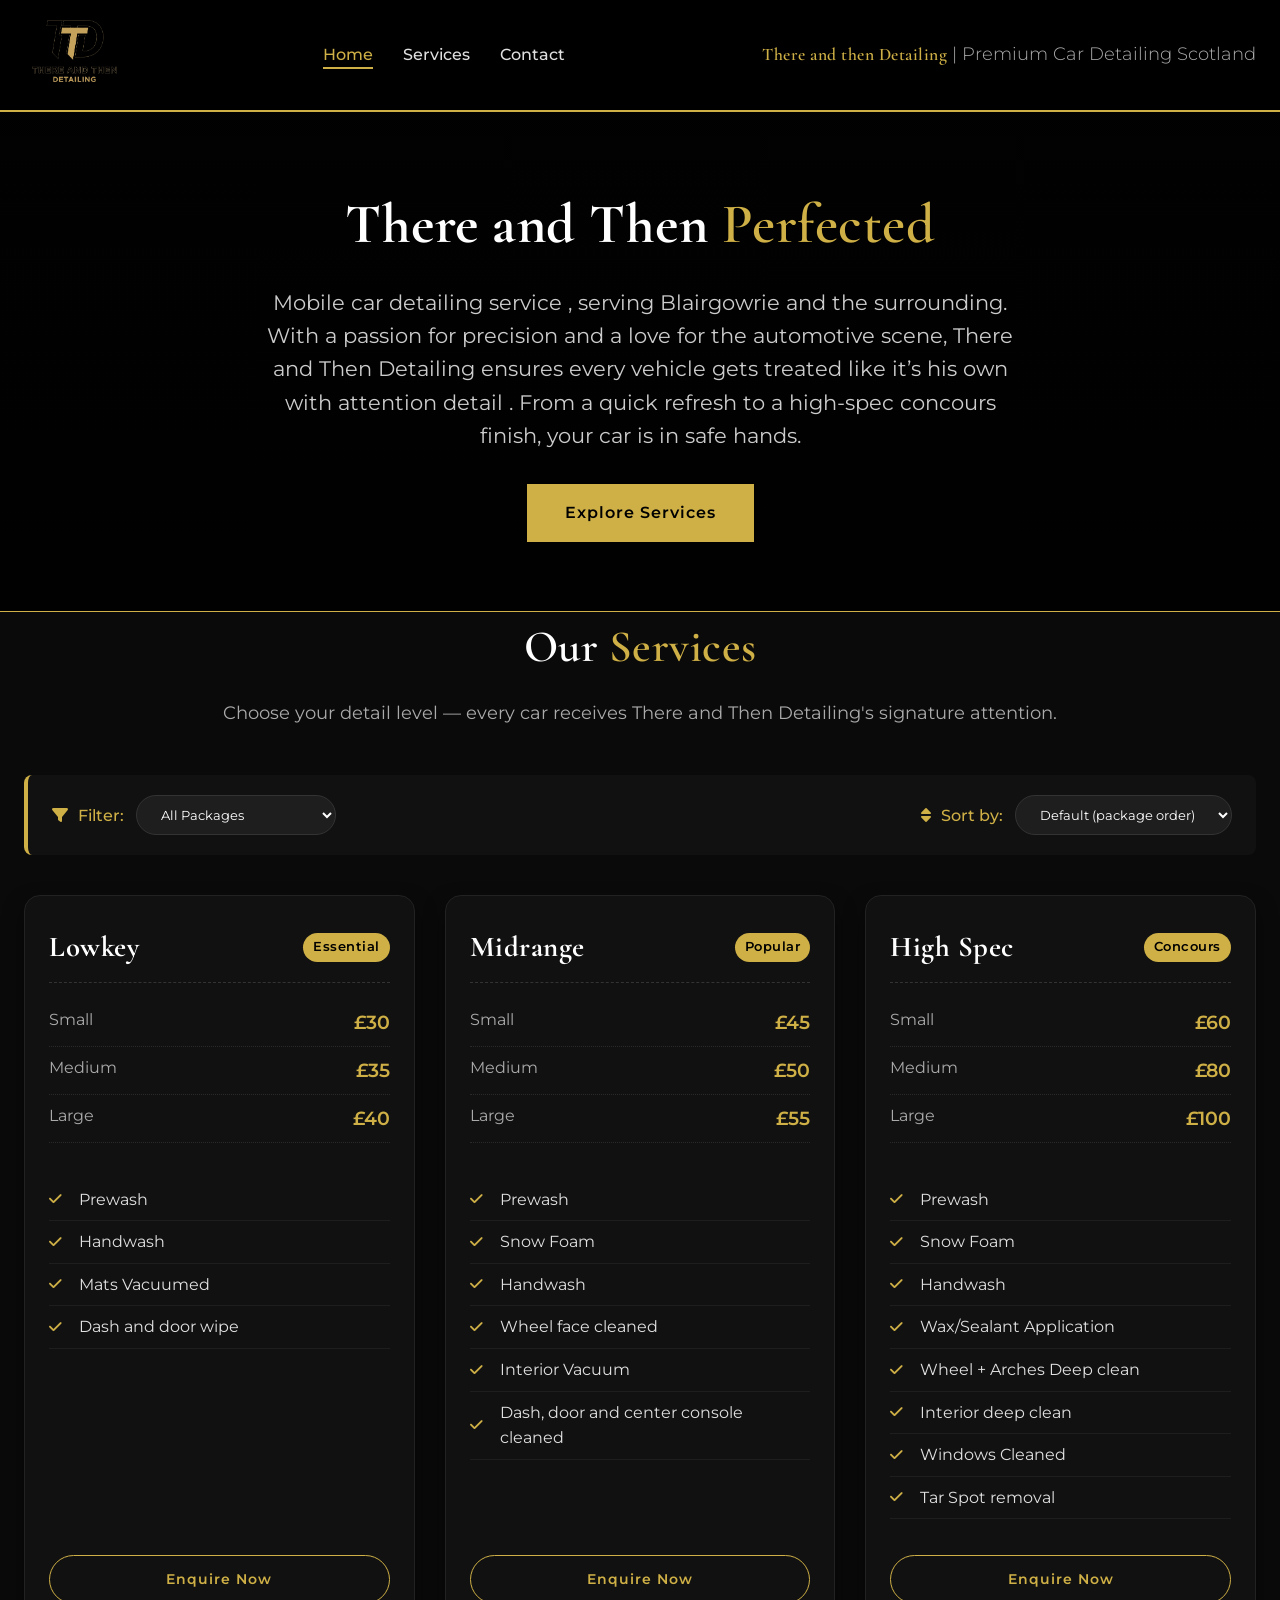
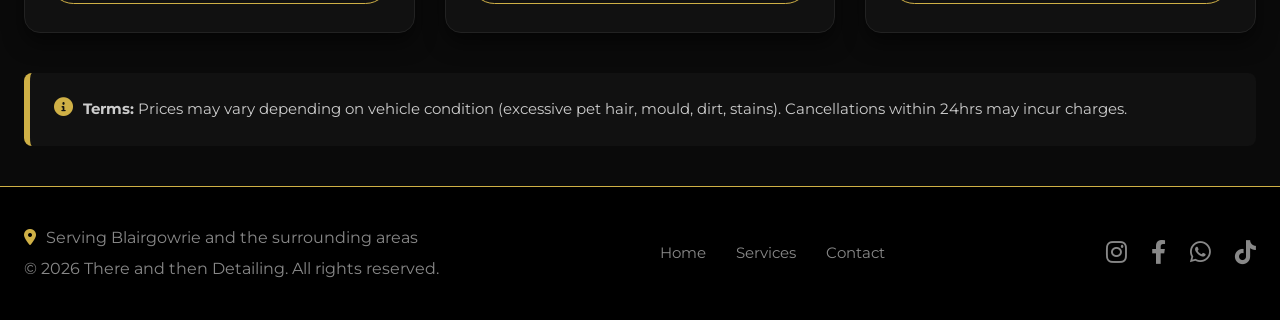
==== commit 183b3a0b: "- removed clients name" ====
--- a/index.html
+++ b/index.html
@@ -47,7 +47,7 @@
       </nav>
       
       <div class="owner-tag">
-        <span class="gold-text">Gift Ngwenya</span> <span class="owner-title">| Owner & Detailer</span>
+        <span class="gold-text">There and then Detailing</span> <span class="owner-title">| Premium Car Detailing Scotland</span>
       </div>
     </div>
   </header>
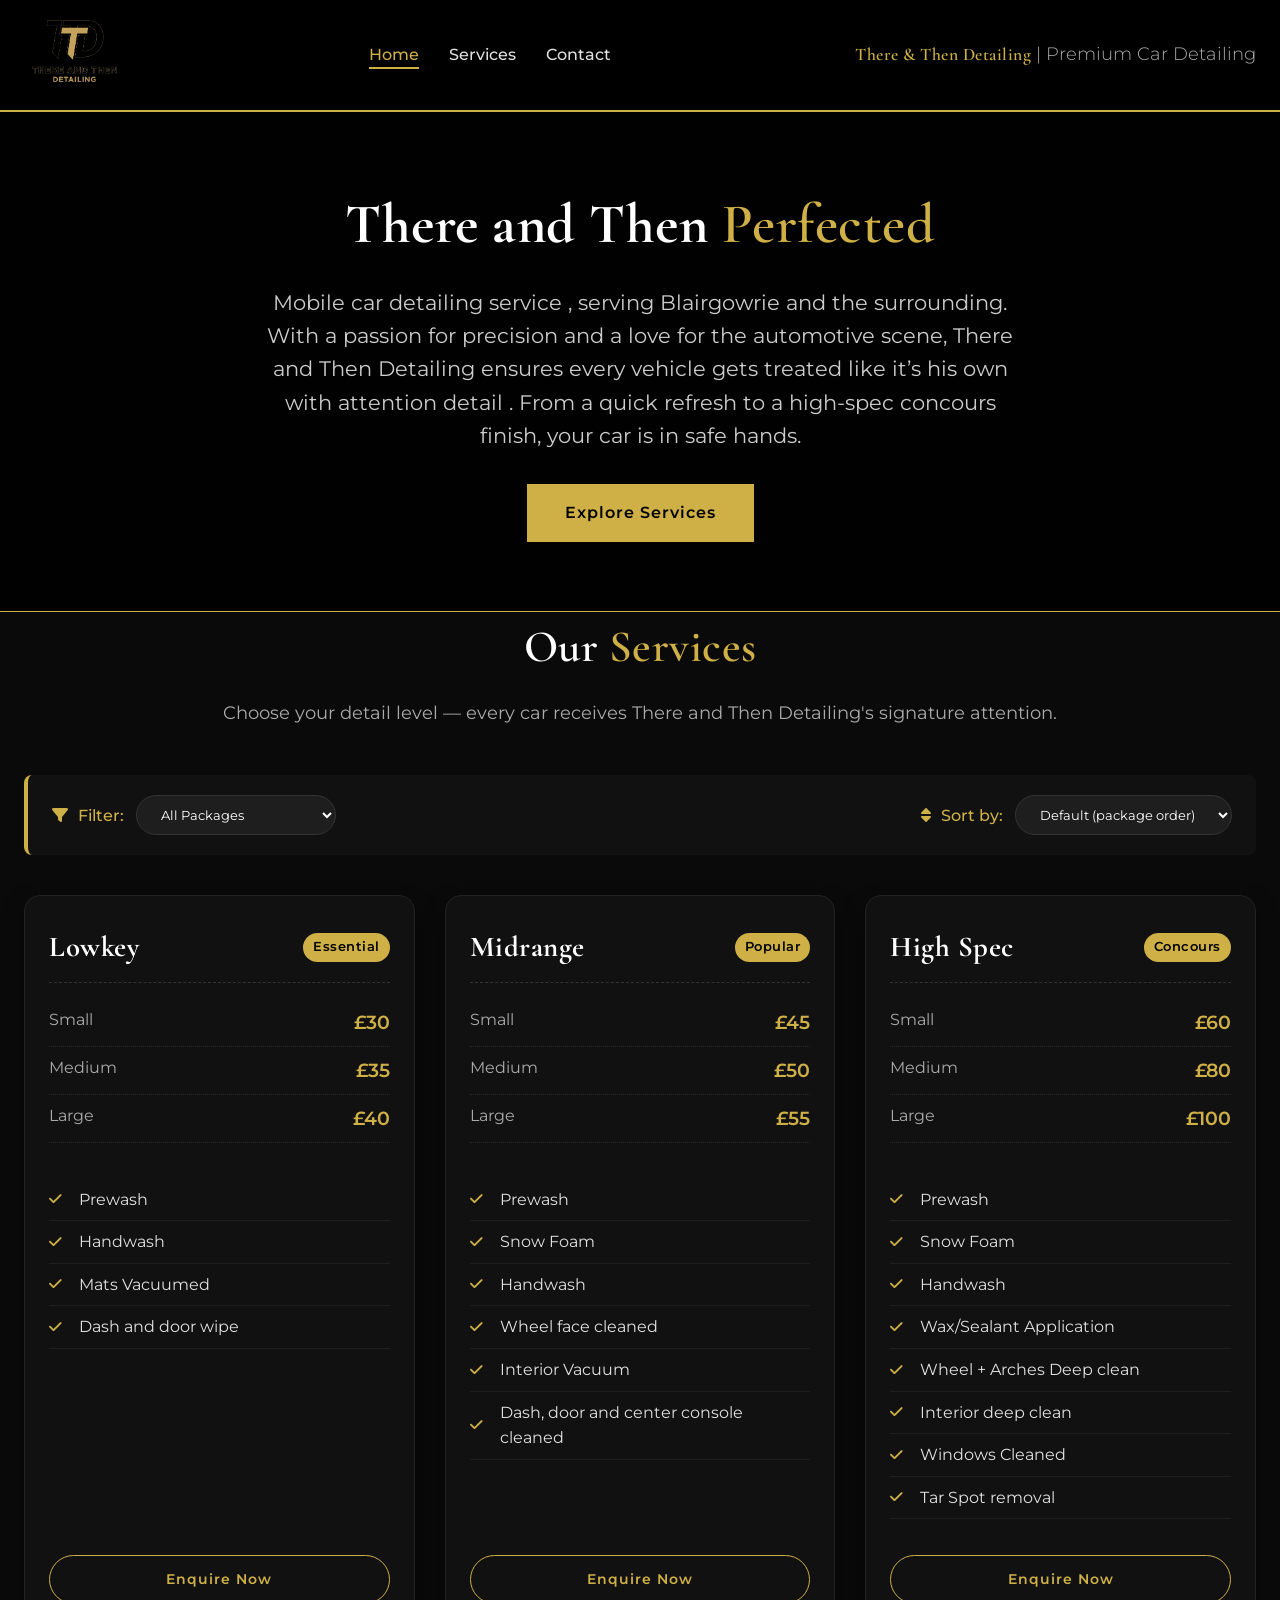
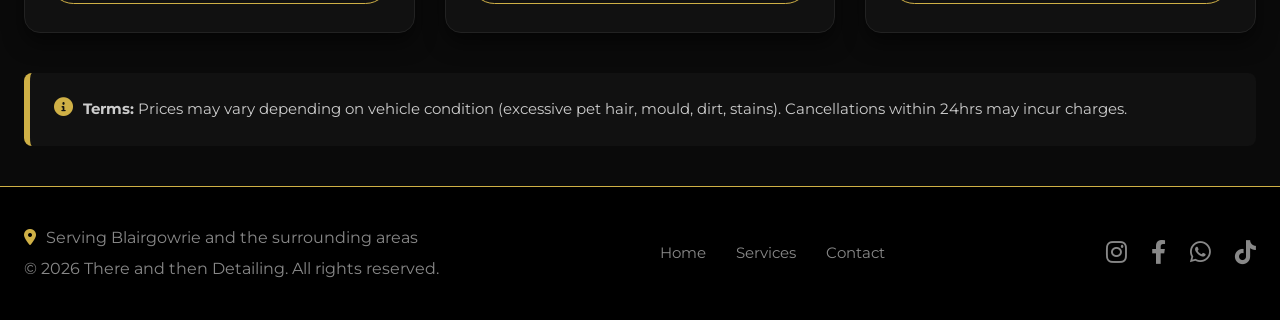
==== commit a6e44105: "- made updates to the title" ====
--- a/index.html
+++ b/index.html
@@ -47,7 +47,7 @@
       </nav>
       
       <div class="owner-tag">
-        <span class="gold-text">There and then Detailing</span> <span class="owner-title">| Premium Car Detailing Scotland</span>
+        <span class="gold-text">There & Then Detailing</span> <span class="owner-title">| Premium Car Detailing</span>
       </div>
     </div>
   </header>
